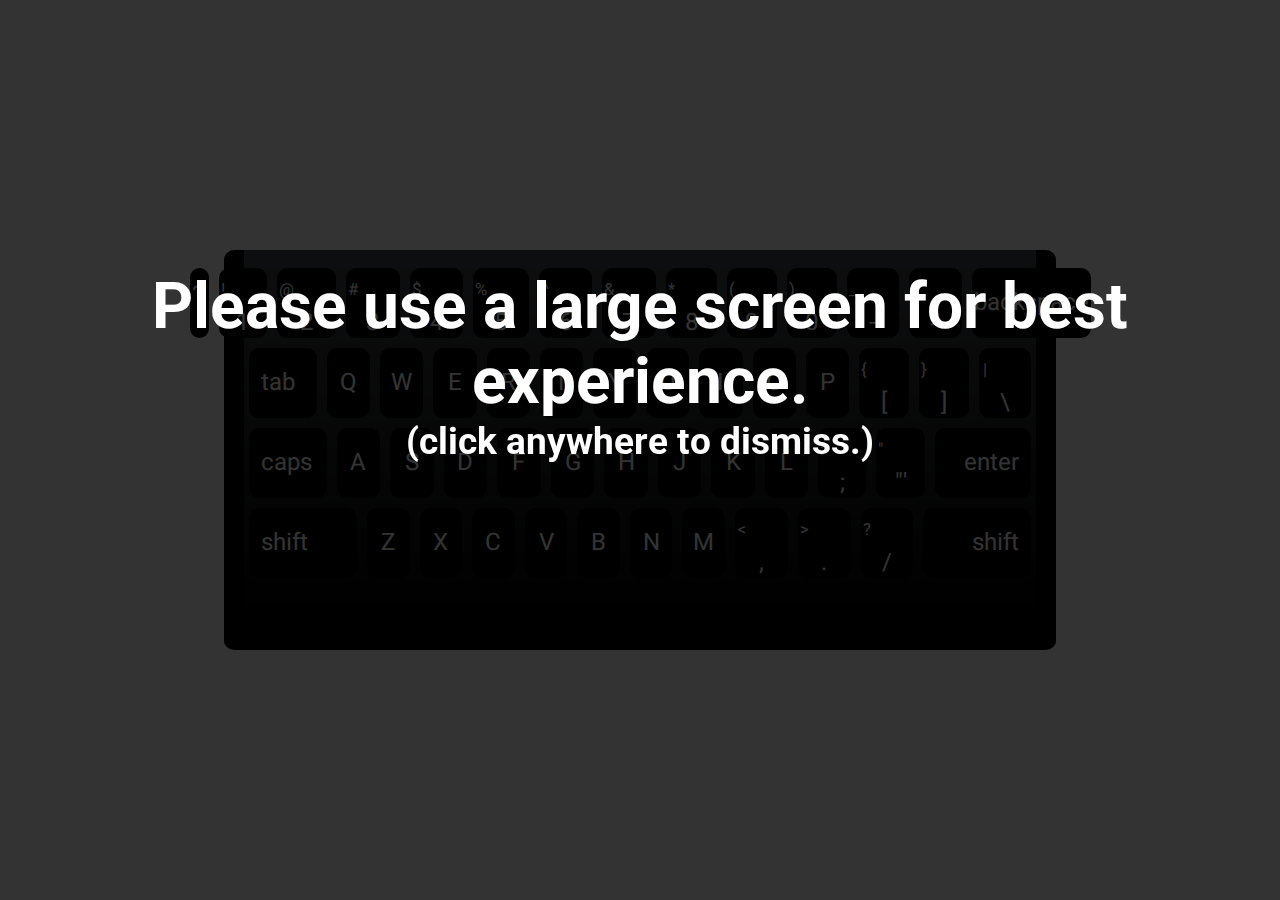
==== index.html @ eabe537c "keyboard files" ====
<!DOCTYPE html>
<html>
<head>
	<meta charset="utf-8" />
	<meta http-equiv="X-UA-Compatible" content="IE=edge">
	<meta name="viewport" content="width=device-width, initial-scale=1">
	
	<title>Keyboard</title>

	<link href="https://fonts.googleapis.com/css?family=Heebo:800|Roboto" rel="stylesheet">
	<link rel="stylesheet" type="text/css" media="screen" href="index.css" />
</head>
<body>
	<div id="overlay" onclick="off()">
		<div class="over">
			<h1>Please use a large screen for best experience.</h1>
			<h3>(click anywhere to dismiss.)</h3>
		</div>
	</div>

	<div id="keyboard" class="keyboard">
		<div class="number-row row">
			<button id="item-back-quote" class="keys">~<br>`</button>
			<button id="item-1" class="keys"><span class="keys-top">!</span><br>1</button>
			<button id="item-2" class="keys"><span class="keys-top">@</span><br>2</button>
			<button id="item-3" class="keys"><span class="keys-top">#</span><br>3</button>
			<button id="item-4" class="keys"><span class="keys-top">$</span><br>4</button>
			<button id="item-5" class="keys"><span class="keys-top">%</span><br>5</button>
			<button id="item-6" class="keys"><span class="keys-top">^</span><br>6</button>
			<button id="item-7" class="keys"><span class="keys-top">&</span><br>7</button>
			<button id="item-8" class="keys"><span class="keys-top">*</span><br>8</button>
			<button id="item-9" class="keys"><span class="keys-top">(</span><br>9</button>
			<button id="item-0" class="keys"><span class="keys-top">)</span><br>0</button>
			<button id="item-dash" class="keys"><span class="keys-top">_</span><br>-</button>
			<button id="item-hyphen" class="keys"><span class="keys-top">+</span><br>=</button>
			<button id="item-backspace" class="keys">backspace</button>
		</div>

		<div class="alphabet-row-1 row">
			<button id="item-tab" class="keys">tab</button>
			<button id="item-Q" class="keys">Q</button>
			<button id="item-W" class="keys">W</button>
			<button id="item-E" class="keys">E</button>
			<button id="item-R" class="keys">R</button>
			<button id="item-T" class="keys">T</button>
			<button id="item-Y" class="keys">Y</button>
			<button id="item-U" class="keys">U</button>
			<button id="item-I" class="keys">I</button>
			<button id="item-O" class="keys">O</button>
			<button id="item-P" class="keys">P</button>
			<button id="item-open-bracket" class="keys"><span class="keys-top">{</span><br>[</button>
			<button id="item-close-bracket" class="keys"><span class="keys-top">}</span><br>]</button>
			<button id="item-backward-slash" class="keys"><span class="keys-top">|</span><br>\</button>
		</div>

		<div class="alphabet-row-2 row">
			<button id="item-caps" class="keys">caps</button>
			<button id="item-A" class="keys">A</button>
			<button id="item-S" class="keys">S</button>
			<button id="item-D" class="keys">D</button>
			<button id="item-F" class="keys">F</button>
			<button id="item-G" class="keys">G</button>
			<button id="item-H" class="keys">H</button>
			<button id="item-J" class="keys">J</button>
			<button id="item-K" class="keys">K</button>
			<button id="item-L" class="keys">L</button>
			<button id="item-semi-colon" class="keys"><span class="keys-top">:</span><br>;</button>
			<button id="item-1apostrophe" class="keys"><span class="keys-top">"</span><br>"'</button>
			<button id="item-enter" class="keys">enter</button>
		</div>

		<div class="alphabet-row-3 row">
			<button id="item-shift" class="keys">shift</button>
			<button id="item-Z" class="keys">Z</button>
			<button id="item-X" class="keys">X</button>
			<button id="item-C" class="keys">C</button>
			<button id="item-V" class="keys">V</button>
			<button id="item-B" class="keys">B</button>
			<button id="item-N" class="keys">N</button>
			<button id="item-M" class="keys">M</button>
			<button id="item-comma" class="keys"><span class="keys-top"><</span><br>,</button>
			<button id="item-period" class="keys"><span class="keys-top">></span><br>.</button>
			<button id="item-forward-slash" class="keys"><span class="keys-top">?</span><br>/</button>
			<button id="item-shift" class="keys">shift</button>
		</div>
	</div>

	<div class="audio">
		<audio id="A" src="sounds/A.mp3" preload="auto"></audio>
		<audio id="B" src="sounds/B.mp3" preload="auto"></audio>
		<audio id="C" src="sounds/C.mp3" preload="auto"></audio>
		<audio id="D" src="sounds/D.mp3" preload="auto"></audio>
		<audio id="E" src="sounds/E.mp3" preload="auto"></audio>
		<audio id="F" src="sounds/F.mp3" preload="auto"></audio>
		<audio id="G" src="sounds/G.mp3" preload="auto"></audio>
		<audio id="H" src="sounds/H.mp3" preload="auto"></audio>
		<audio id="I" src="sounds/I.mp3" preload="auto"></audio>
		<audio id="J" src="sounds/J.mp3" preload="auto"></audio>
		<audio id="K" src="sounds/K.mp3" preload="auto"></audio>
		<audio id="L" src="sounds/L.mp3" preload="auto"></audio>
		<audio id="M" src="sounds/M.mp3" preload="auto"></audio>
		<audio id="N" src="sounds/N.mp3" preload="auto"></audio>
		<audio id="O" src="sounds/O.mp3" preload="auto"></audio>
		<audio id="P" src="sounds/P.mp3" preload="auto"></audio>
		<audio id="Q" src="sounds/Q.mp3" preload="auto"></audio>
		<audio id="R" src="sounds/R.mp3" preload="auto"></audio>
		<audio id="S" src="sounds/S.mp3" preload="auto"></audio>
		<audio id="T" src="sounds/T.mp3" preload="auto"></audio>
		<audio id="U" src="sounds/U.mp3" preload="auto"></audio>
		<audio id="V" src="sounds/V.mp3" preload="auto"></audio>
		<audio id="W" src="sounds/W.mp3" preload="auto"></audio>
		<audio id="X" src="sounds/X.mp3" preload="auto"></audio>
		<audio id="Y" src="sounds/Y.mp3" preload="auto"></audio>
		<audio id="Z" src="sounds/Z.mp3" preload="auto"></audio>
		<audio id="0" src="sounds/0.mp3" preload="auto"></audio>
		<audio id="1" src="sounds/1.mp3" preload="auto"></audio>
		<audio id="2" src="sounds/2.mp3" preload="auto"></audio>
		<audio id="3" src="sounds/3.mp3" preload="auto"></audio>
		<audio id="4" src="sounds/4.mp3" preload="auto"></audio>
		<audio id="5" src="sounds/5.mp3" preload="auto"></audio>
		<audio id="6" src="sounds/6.mp3" preload="auto"></audio>
		<audio id="7" src="sounds/7.mp3" preload="auto"></audio>
		<audio id="8" src="sounds/8.mp3" preload="auto"></audio>
		<audio id="9" src="sounds/9.mp3" preload="auto"></audio>
    </div>
</body>
<script type="text/javascript" src="buttons.js"></script>
</html>
---- index.css ----
*,
*:before, 
*:after {
	box-sizing: border-box;
	margin: 0;
	padding: 0;
}

body {
	/* background-color: #004f8c;
	background-image: url("texture.png"); */
	background-image: url(background.jpg);
	background-attachment: fixed;
	background-size: cover;
}

#overlay {
    position: fixed;
    display: none;
    width: 100%;
    height: 100%;
    top: 0;
    left: 0;
    right: 0;
    bottom: 0;
    background-color: rgba(0,0,0,0.8);
    z-index: 2;
	cursor: pointer;
	font-family: 'Roboto', sans-serif;
	padding: 14% 0;
}

.over {
	padding: 7% 0;
	font-size: 2em;
	color: white;
	text-align: center;
	margin-top: auto;
	margin-bottom: auto;
}

.keyboard {
	position:absolute;
	left:50%;
	top:50%;
	width: 65%;
	height: 400px;
	margin-left: -32.5%; /* -1/2 width */
	margin-top: -200px; /* -1/2 height */
	background: linear-gradient(to bottom, #45484d 0%,#000000 100%);
	border-radius: 10px;
	padding-top: 1%;
	border: 20px solid black;
	border-top: none;
}

.row {
	display: flex;
	flex-direction: row;
	flex-wrap: nowrap;
	justify-content: center;
}

.keys {
	font-family: 'Heebo', sans-serif;
	position: relative;
	width: 70px;
	height: 70px;
	border-radius: 10px;
	margin: 5px;
	background-color: #000000;
	border: 2px solid black;
	font-size: 1.5em;
	color: #ffffff;
}

.keys-top {
	margin-right: 40px;
	text-align: left;
	font-size: 0.7em;
}

button:focus {
	outline: 0;
}

.number-row button:first-of-type {
	width: 50px;
}

.number-row button:last-of-type {
	width: 140px;
}

.alphabet-row-1 button:first-of-type {
	width: 105px;
	text-align: left;
	padding-left: 10px;
}

.alphabet-row-1 button:last-of-type {
	width: 85px;
}

.alphabet-row-2 button:first-of-type {
	width: 120px;
	text-align: left;
	padding-left: 10px;
}

.alphabet-row-2 button:last-of-type {
	width: 150px;
	text-align: right;
	padding-right: 10px;
}

.alphabet-row-3 button:first-of-type {
	width: 175px;
	text-align: left;
	padding-left: 10px;
}

.alphabet-row-3 button:last-of-type {
	width: 175px;
	text-align: right;
	padding-right: 10px;
}
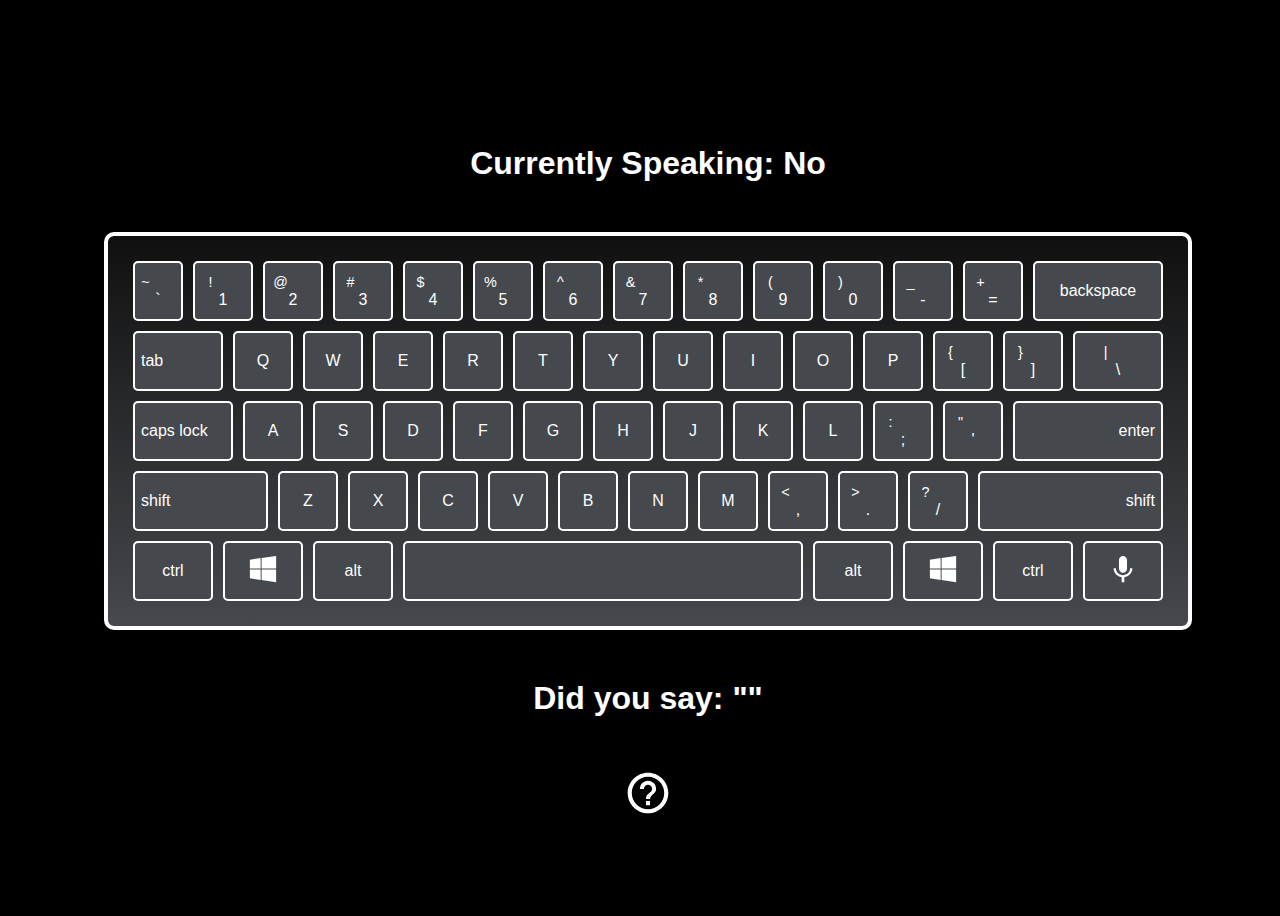
==== commit 6f944ff1: "updated with web speech API." ====
--- a/index.html
+++ b/index.html
@@ -1,128 +1,128 @@
 <!DOCTYPE html>
-<html>
+<html lang="en">
 <head>
-	<meta charset="utf-8" />
-	<meta http-equiv="X-UA-Compatible" content="IE=edge">
-	<meta name="viewport" content="width=device-width, initial-scale=1">
-	
-	<title>Keyboard</title>
-
-	<link href="https://fonts.googleapis.com/css?family=Heebo:800|Roboto" rel="stylesheet">
-	<link rel="stylesheet" type="text/css" media="screen" href="index.css" />
+    <meta charset="UTF-8">
+    <meta name="viewport" content="width=device-width, initial-scale=1.0">
+    <meta http-equiv="X-UA-Compatible" content="ie=edge">
+    <title>Keyboard Hear</title>
+    <link rel="stylesheet" href="keyboard.css">
 </head>
 <body>
-	<div id="overlay" onclick="off()">
-		<div class="over">
-			<h1>Please use a large screen for best experience.</h1>
-			<h3>(click anywhere to dismiss.)</h3>
-		</div>
-	</div>
+    <section class="overlay-wrapper" onclick="off()">
+        <div class="rules">
+            <button class="close-btn" onclick="off()">
+                X
+            </button>
+            <h1 class="text">How to use?</h1>
+            <ul class="list">
+                <li class="item">Click on the keys on your keyboard. The same keys will light up onscreen</li>
+                <li class="item">The keys will also be said outloud.</li>
+                    <br>
+                <li class="item">Press the mic button (bottom right of keyboard on screen).</li>
+                <li class="item">Speak the key you want to press. It will light up and said outloud.</li>
+                <li class="item">Speaking is not fully supported.</li>
+                    <br>
+                <li class="item">Doesn't work on all browsers.</li>
+                    <br>
+                <li class="item">Click anywhere to dismiss</li>
+            </ul>
+        </div>
+    </section>
+    <h1 class="text">Currently Speaking: <span class="speaking">No</span></h1>
+    <section id="keyboard" class="keyboard">
+        <div class="row-1">
+            <button id="`" onclick="pulse('`')" class="key"><span>~</span><br>`</button>
+            <button id="1" onclick="pulse('1')" class="key"><span>!</span><br>1</button>
+            <button id="2" onclick="pulse('2')" class="key"><span>@</span><br>2</button>
+            <button id="3" onclick="pulse('3')" class="key"><span>#</span><br>3</button>
+            <button id="4" onclick="pulse('4')" class="key"><span>$</span><br>4</button>
+            <button id="5" onclick="pulse('5')" class="key"><span>%</span><br>5</button>
+            <button id="6" onclick="pulse('6')" class="key"><span>^</span><br>6</button>
+            <button id="7" onclick="pulse('7')" class="key"><span>&</span><br>7</button>
+            <button id="8" onclick="pulse('8')" class="key"><span>*</span><br>8</button>
+            <button id="9" onclick="pulse('9')" class="key"><span>(</span><br>9</button>
+            <button id="0" onclick="pulse('0')" class="key"><span>)</span><br>0</button>
+            <button id="-" onclick="pulse('-')" class="key"><span>_</span><br>-</button>
+            <button id="=" onclick="pulse('=')" class="key"><span>+</span><br>=</button>
+            <button id="backspace" onclick="pulse('backspace')"class="key">backspace</button>
+        </div>
+        <div class="row-2">
+            <button id="tab" onclick="pulse('tab')" class="key">tab</button>
+            <button id="q" onclick="pulse('q')" class="key">Q</button>
+            <button id="w" onclick="pulse('w')" class="key">W</button>
+            <button id="e" onclick="pulse('e')" class="key">E</button>
+            <button id="r" onclick="pulse('r')" class="key">R</button>
+            <button id="t" onclick="pulse('t')" class="key">T</button>
+            <button id="y" onclick="pulse('y')" class="key">Y</button>
+            <button id="u" onclick="pulse('u')" class="key">U</button>
+            <button id="i" onclick="pulse('i')" class="key">I</button>
+            <button id="o" onclick="pulse('o')" class="key">O</button>
+            <button id="p" onclick="pulse('p')" class="key">P</button>
+            <button id="[" onclick="pulse('[')" class="key"><span>{</span><br>[</button>
+            <button id="]" onclick="pulse(']')" class="key"><span>}</span><br>]</button>
+            <button id="\" onclick="pulse('\\')" class="key"><span>|</span><br>\</button>
+        </div>
+        <div class="row-3">
+            <button id="capslock" onclick="pulse('capslock')" class="key">caps lock</button>
+            <button id="a" onclick="pulse('a')" class="key">A</button>
+            <button id="s" onclick="pulse('s')" class="key">S</button>
+            <button id="d" onclick="pulse('d')" class="key">D</button>
+            <button id="f" onclick="pulse('f')" class="key">F</button>
+            <button id="g" onclick="pulse('g')" class="key">G</button>
+            <button id="h" onclick="pulse('h')" class="key">H</button>
+            <button id="j" onclick="pulse('j')" class="key">J</button>
+            <button id="k" onclick="pulse('k')" class="key">K</button>
+            <button id="l" onclick="pulse('l')" class="key">L</button>
+            <button id=";" onclick="pulse(';')" class="key"><span>:</span><br>;</button>
+            <button id="'" onclick="pulse('\'')" class="key"><span>"</span><br>'</button>
+            <button id="enter" onclick="pulse('enter')" class="key">enter</button>
+        </div>
+        <div class="row-4">
+            <button id="shiftleft" onclick="pulse('shiftleft')" class="key">shift</button>
+            <button id="z" onclick="pulse('z')" class="key">Z</button>
+            <button id="x" onclick="pulse('x')" class="key">X</button>
+            <button id="c" onclick="pulse('c')" class="key">C</button>
+            <button id="v" onclick="pulse('v')" class="key">V</button>
+            <button id="b" onclick="pulse('b')" class="key">B</button>
+            <button id="n" onclick="pulse('n')" class="key">N</button>
+            <button id="m" onclick="pulse('m')" class="key">M</button>
+            <button id="," onclick="pulse(',')" class="key"><span><</span><br>,</button>
+            <button id="." onclick="pulse('.')" class="key"><span>></span><br>.</button>
+            <button id="/" onclick="pulse('/')" class="key"><span>?</span><br>/</button>
+            <button id="shiftright" onclick="pulse('shiftright')" class="key">shift</button>
+        </div>
+        <div class="row-5">
+            <button id="controlleft" onclick="pulse('controlleft')" class="key">ctrl</button>
+            <button id="windowsleft" onclick="pulse('windowsleft')" class="key">
+                <svg xmlns="http://www.w3.org/2000/svg" viewBox="0 0 512 512">
+                    <path d="M480 265H232v179l248 36V265zM216 265H32v150l184 26.7V265zM480 32L232 67.4V249h248V32zM216 69.7L32 96v153h184V69.7z"/>
+                </svg>
+            </button>
+            <button id="altleft" onclick="pulse('altleft')" class="key">alt</button>
+            <button id="space" onclick="pulse('space')" class="key"></button>
+            <button id="altright" onclick="pulse('altright')" class="key">alt</button>
+            <button id="windowsright" onclick="pulse('windowsright')" class="key">
+                    <svg xmlns="http://www.w3.org/2000/svg" viewBox="0 0 512 512">
+                        <path d="M480 265H232v179l248 36V265zM216 265H32v150l184 26.7V265zM480 32L232 67.4V249h248V32zM216 69.7L32 96v153h184V69.7z"/>
+                    </svg>
+                </button>
+            <button id="controlright" onclick="pulse('controlright')" class="key">ctrl</button>
+            <button onclick="listen()" class="key">
+                <svg class="mic" xmlns="http://www.w3.org/2000/svg" viewBox="0 0 512 512">
+                    <path d="M256 320c37.712 0 68.571-30.924 68.571-68.714V100.714C324.571 62.924 293.712 32 256 32s-68.571 30.924-68.571 68.714v150.572c0 37.79 30.859 68.714 68.571 68.714zm121.139-75.452c0 68.714-58.282 116.815-121.139 116.815s-121.139-48.102-121.139-116.815H96c0 77.873 61.719 143.153 137.144 153.465V480h45.713v-81.987C354.281 386.561 416 322.421 416 244.548h-38.861z"/>
+                </svg>
+            </button>
+        </div>
+    </section>
+    <h1 class="text">Did you say: <span class="recognitionGuess">""</span></h1>
+    <button class="btn" onclick="on()">
+        <svg width="50" height="50" xmlns="http://www.w3.org/2000/svg" viewBox="0 0 512 512">
+            <path d="M256 90c44.3 0 86 17.3 117.4 48.6C404.7 170 422 211.7 422 256s-17.3 86-48.6 117.4C342 404.7 300.3 422 256 422s-86-17.3-117.4-48.6C107.3 342 90 300.3 90 256s17.3-86 48.6-117.4C170 107.3 211.7 90 256 90m0-42C141.1 48 48 141.1 48 256s93.1 208 208 208 208-93.1 208-208S370.9 48 256 48z" />
+            <path d="M235 339h42v42h-42zM276.8 318h-41.6c0-67 62.4-62.2 62.4-103.8 0-22.9-18.7-41.7-41.6-41.7S214.4 192 214.4 214h-41.6c0-46 37.2-83 83.2-83s83.2 37.1 83.2 83.1c0 52-62.4 57.9-62.4 103.9z" />
+        </svg>
+    </button>
+</body>
 
-	<div id="keyboard" class="keyboard">
-		<div class="number-row row">
-			<button id="item-back-quote" class="keys">~<br>`</button>
-			<button id="item-1" class="keys"><span class="keys-top">!</span><br>1</button>
-			<button id="item-2" class="keys"><span class="keys-top">@</span><br>2</button>
-			<button id="item-3" class="keys"><span class="keys-top">#</span><br>3</button>
-			<button id="item-4" class="keys"><span class="keys-top">$</span><br>4</button>
-			<button id="item-5" class="keys"><span class="keys-top">%</span><br>5</button>
-			<button id="item-6" class="keys"><span class="keys-top">^</span><br>6</button>
-			<button id="item-7" class="keys"><span class="keys-top">&</span><br>7</button>
-			<button id="item-8" class="keys"><span class="keys-top">*</span><br>8</button>
-			<button id="item-9" class="keys"><span class="keys-top">(</span><br>9</button>
-			<button id="item-0" class="keys"><span class="keys-top">)</span><br>0</button>
-			<button id="item-dash" class="keys"><span class="keys-top">_</span><br>-</button>
-			<button id="item-hyphen" class="keys"><span class="keys-top">+</span><br>=</button>
-			<button id="item-backspace" class="keys">backspace</button>
-		</div>
+<script src="keyboard.js"></script>
 
-		<div class="alphabet-row-1 row">
-			<button id="item-tab" class="keys">tab</button>
-			<button id="item-Q" class="keys">Q</button>
-			<button id="item-W" class="keys">W</button>
-			<button id="item-E" class="keys">E</button>
-			<button id="item-R" class="keys">R</button>
-			<button id="item-T" class="keys">T</button>
-			<button id="item-Y" class="keys">Y</button>
-			<button id="item-U" class="keys">U</button>
-			<button id="item-I" class="keys">I</button>
-			<button id="item-O" class="keys">O</button>
-			<button id="item-P" class="keys">P</button>
-			<button id="item-open-bracket" class="keys"><span class="keys-top">{</span><br>[</button>
-			<button id="item-close-bracket" class="keys"><span class="keys-top">}</span><br>]</button>
-			<button id="item-backward-slash" class="keys"><span class="keys-top">|</span><br>\</button>
-		</div>
-
-		<div class="alphabet-row-2 row">
-			<button id="item-caps" class="keys">caps</button>
-			<button id="item-A" class="keys">A</button>
-			<button id="item-S" class="keys">S</button>
-			<button id="item-D" class="keys">D</button>
-			<button id="item-F" class="keys">F</button>
-			<button id="item-G" class="keys">G</button>
-			<button id="item-H" class="keys">H</button>
-			<button id="item-J" class="keys">J</button>
-			<button id="item-K" class="keys">K</button>
-			<button id="item-L" class="keys">L</button>
-			<button id="item-semi-colon" class="keys"><span class="keys-top">:</span><br>;</button>
-			<button id="item-1apostrophe" class="keys"><span class="keys-top">"</span><br>"'</button>
-			<button id="item-enter" class="keys">enter</button>
-		</div>
-
-		<div class="alphabet-row-3 row">
-			<button id="item-shift" class="keys">shift</button>
-			<button id="item-Z" class="keys">Z</button>
-			<button id="item-X" class="keys">X</button>
-			<button id="item-C" class="keys">C</button>
-			<button id="item-V" class="keys">V</button>
-			<button id="item-B" class="keys">B</button>
-			<button id="item-N" class="keys">N</button>
-			<button id="item-M" class="keys">M</button>
-			<button id="item-comma" class="keys"><span class="keys-top"><</span><br>,</button>
-			<button id="item-period" class="keys"><span class="keys-top">></span><br>.</button>
-			<button id="item-forward-slash" class="keys"><span class="keys-top">?</span><br>/</button>
-			<button id="item-shift" class="keys">shift</button>
-		</div>
-	</div>
-
-	<div class="audio">
-		<audio id="A" src="sounds/A.mp3" preload="auto"></audio>
-		<audio id="B" src="sounds/B.mp3" preload="auto"></audio>
-		<audio id="C" src="sounds/C.mp3" preload="auto"></audio>
-		<audio id="D" src="sounds/D.mp3" preload="auto"></audio>
-		<audio id="E" src="sounds/E.mp3" preload="auto"></audio>
-		<audio id="F" src="sounds/F.mp3" preload="auto"></audio>
-		<audio id="G" src="sounds/G.mp3" preload="auto"></audio>
-		<audio id="H" src="sounds/H.mp3" preload="auto"></audio>
-		<audio id="I" src="sounds/I.mp3" preload="auto"></audio>
-		<audio id="J" src="sounds/J.mp3" preload="auto"></audio>
-		<audio id="K" src="sounds/K.mp3" preload="auto"></audio>
-		<audio id="L" src="sounds/L.mp3" preload="auto"></audio>
-		<audio id="M" src="sounds/M.mp3" preload="auto"></audio>
-		<audio id="N" src="sounds/N.mp3" preload="auto"></audio>
-		<audio id="O" src="sounds/O.mp3" preload="auto"></audio>
-		<audio id="P" src="sounds/P.mp3" preload="auto"></audio>
-		<audio id="Q" src="sounds/Q.mp3" preload="auto"></audio>
-		<audio id="R" src="sounds/R.mp3" preload="auto"></audio>
-		<audio id="S" src="sounds/S.mp3" preload="auto"></audio>
-		<audio id="T" src="sounds/T.mp3" preload="auto"></audio>
-		<audio id="U" src="sounds/U.mp3" preload="auto"></audio>
-		<audio id="V" src="sounds/V.mp3" preload="auto"></audio>
-		<audio id="W" src="sounds/W.mp3" preload="auto"></audio>
-		<audio id="X" src="sounds/X.mp3" preload="auto"></audio>
-		<audio id="Y" src="sounds/Y.mp3" preload="auto"></audio>
-		<audio id="Z" src="sounds/Z.mp3" preload="auto"></audio>
-		<audio id="0" src="sounds/0.mp3" preload="auto"></audio>
-		<audio id="1" src="sounds/1.mp3" preload="auto"></audio>
-		<audio id="2" src="sounds/2.mp3" preload="auto"></audio>
-		<audio id="3" src="sounds/3.mp3" preload="auto"></audio>
-		<audio id="4" src="sounds/4.mp3" preload="auto"></audio>
-		<audio id="5" src="sounds/5.mp3" preload="auto"></audio>
-		<audio id="6" src="sounds/6.mp3" preload="auto"></audio>
-		<audio id="7" src="sounds/7.mp3" preload="auto"></audio>
-		<audio id="8" src="sounds/8.mp3" preload="auto"></audio>
-		<audio id="9" src="sounds/9.mp3" preload="auto"></audio>
-    </div>
-</body>
-<script type="text/javascript" src="buttons.js"></script>
 </html>--- a/keyboard.css
+++ b/keyboard.css
@@ -0,0 +1,168 @@
+*:focus {
+    outline: none;
+}
+
+body {
+    width: 100vw;
+    min-height: 100vh;
+    height: 100%;
+    display: flex;
+    flex-direction: column;
+    justify-content: center;
+    align-items: center;
+    background: #000;
+    overflow: hidden;
+    font-family: sans-serif;
+}
+
+/* Keyboard styles start */
+
+.keyboard {
+    width: max-content;
+    height: max-content;
+    background: linear-gradient(to top, #45484d 0%,#101010 100%);
+    border-radius: 10px;
+    padding: 20px;
+    border: 4px solid white;
+}
+
+.row-1, .row-2, .row-3, .row-4, .row-5 {
+    display: flex;
+    justify-content: center;
+    align-items: center;
+    flex-wrap: nowrap;
+}
+
+.key {
+    width: 60px;
+    height: 60px;
+    background: #45484d;
+    border: none;
+    border-radius: 5px;
+    margin: 5px;
+    cursor: pointer;
+    font-size: 1em;
+    color: white;
+    border: 2px solid;
+}
+
+.key span {
+    padding-right: 25px;
+    font-size: 0.9em;
+}
+
+.row-1 .key:first-of-type {
+    width: 50px;
+}
+
+.row-1 .key:last-of-type {
+    width: 130px;
+}
+
+.row-2 .key:first-of-type {
+    text-align: left;
+    width: 90px;
+}
+
+.row-2 .key:last-of-type {
+    width: 90px;
+}
+
+.row-3 .key:first-of-type {
+    text-align: left;
+    width: 100px;
+}
+
+.row-3 .key:last-of-type {
+    text-align: right;
+    width: 150px;
+}
+
+.row-4 .key:first-of-type {
+    text-align: left;
+    width: 135px;
+}
+
+.row-4 .key:last-of-type {
+    text-align: right;
+    width: 185px;
+}
+
+.row-5 .key {
+    width: 80px;
+}
+
+.row-5 .key:nth-child(4) {
+    width: 400px;
+}
+
+/* Keyboard styles end */
+
+svg {
+    fill: #fff;
+    height: 30px;
+    width: 30px;
+}
+
+.text {
+    color: #fff;
+    font-size: 2em;
+    margin: 50px;
+}
+
+.btn {
+    background: none;
+    border: none;
+    cursor: pointer;
+}
+
+.btn svg {
+    height: 50px;
+    width: 50px;
+}
+
+.overlay-wrapper {
+    display: none;
+    justify-content: center;
+    align-items: center;
+    position: absolute;
+    background: rgba(0, 0, 0, 0.5);
+    top: 0;
+    left: 0;
+    width: 100vw;
+    height: 100%;
+    min-height: 100vh;
+    cursor: pointer;
+    z-index: 2;
+}
+
+.rules {
+    position: relative;
+    width: 50vw;
+    height: max-content;
+    max-height: 90vh;
+    overflow-y: auto;
+    overflow-x: hidden;
+    background: #45484d;
+    z-index: 3;
+}
+
+.close-btn {
+    cursor: pointer;
+    background: none;
+    border: none;
+    font-size: 2em;
+    color: #fff;
+    position: absolute;
+    right: 10px;
+    top: 10px;
+}
+
+.list {
+    list-style-type: none;
+}
+
+.item {
+    color: #fff;
+    font-size: 1.5em;
+}